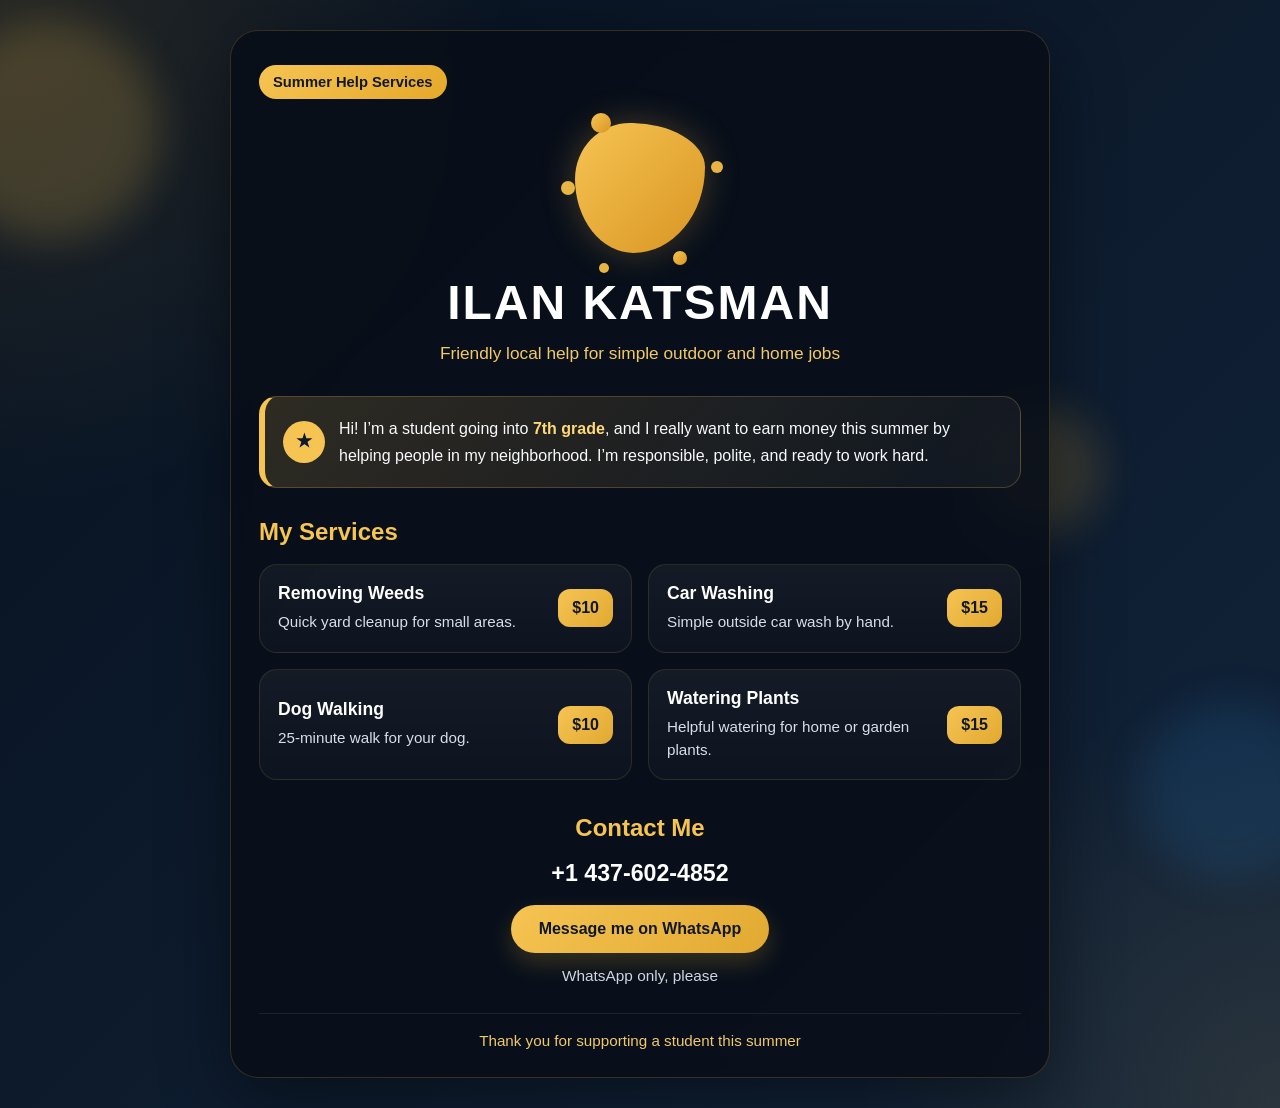
==== index.html @ 7b2ef8e5 "Rename ilan.html to index.html" ====
<!DOCTYPE html>
<html lang="en">
<head>
  <meta charset="UTF-8" />
  <meta name="viewport" content="width=device-width, initial-scale=1.0" />
  <title>Ilan Katsman | Summer Services</title>
  <link rel="stylesheet" href="ilan.css" />
</head>
<body>
  <div class="bg-circle bg-circle-1"></div>
  <div class="bg-circle bg-circle-2"></div>
  <div class="bg-circle bg-circle-3"></div>

  <main class="container">
    <section class="card">
      <div class="top-badge">Summer Help Services</div>

      <div class="hero">
        <div class="paint-icon">
          <span class="dot dot1"></span>
          <span class="dot dot2"></span>
          <span class="dot dot3"></span>
        </div>

        <h1>ILAN KATSMAN</h1>
        <p class="subtitle">Friendly local help for simple outdoor and home jobs</p>
      </div>

      <div class="info-bar">
        <div class="info-icon">★</div>
        <p>
          Hi! I’m a student going into <strong>7th grade</strong>, and I really want to earn money this summer by helping people in my neighborhood. I’m responsible, polite, and ready to work hard.
        </p>
      </div>

      <section class="services-section">
        <h2>My Services</h2>

        <div class="services-grid">
          <div class="service-card">
            <div>
              <h3>Removing Weeds</h3>
              <p>Quick yard cleanup for small areas.</p>
            </div>
            <div class="price">$10</div>
          </div>

          <div class="service-card">
            <div>
              <h3>Car Washing</h3>
              <p>Simple outside car wash by hand.</p>
            </div>
            <div class="price">$15</div>
          </div>

          <div class="service-card">
            <div>
              <h3>Dog Walking</h3>
              <p>25-minute walk for your dog.</p>
            </div>
            <div class="price">$10</div>
          </div>

          <div class="service-card">
            <div>
              <h3>Watering Plants</h3>
              <p>Helpful watering for home or garden plants.</p>
            </div>
            <div class="price">$15</div>
          </div>
        </div>
      </section>

      <section class="contact-section">
        <h2>Contact Me</h2>
        <p class="phone">+1 437-602-4852</p>

        <a class="whatsapp-button" href="https://wa.me/14376024852" target="_blank">
          Message me on WhatsApp
        </a>

        <p class="contact-note">WhatsApp only, please</p>
      </section>

      <footer class="footer">
        Thank you for supporting a student this summer
      </footer>
    </section>
  </main>

  <script src="ilan.js"></script>
</body>
</html>
---- ilan.css ----
* {
  margin: 0;
  padding: 0;
  box-sizing: border-box;
}

body {
  font-family: Arial, Helvetica, sans-serif;
  background:
    radial-gradient(circle at top left, rgba(255, 196, 70, 0.12), transparent 30%),
    radial-gradient(circle at bottom right, rgba(255, 196, 70, 0.1), transparent 25%),
    linear-gradient(135deg, #07111f, #0d1b2d, #12243b);
  color: #ffffff;
  min-height: 100vh;
  position: relative;
  overflow-x: hidden;
}

.container {
  min-height: 100vh;
  display: flex;
  justify-content: center;
  align-items: center;
  padding: 30px 18px;
}

.card {
  width: 100%;
  max-width: 820px;
  background: rgba(8, 14, 25, 0.88);
  border: 1px solid rgba(255, 196, 70, 0.18);
  border-radius: 28px;
  padding: 34px 28px 28px;
  box-shadow: 0 20px 70px rgba(0, 0, 0, 0.45);
  backdrop-filter: blur(10px);
  position: relative;
  z-index: 2;
}

.top-badge {
  display: inline-block;
  background: linear-gradient(135deg, #f6c453, #e5a92a);
  color: #111827;
  font-weight: 700;
  font-size: 0.92rem;
  padding: 9px 14px;
  border-radius: 999px;
  margin-bottom: 24px;
}

.hero {
  text-align: center;
  margin-bottom: 28px;
}

.paint-icon {
  width: 130px;
  height: 130px;
  margin: 0 auto 22px;
  background: linear-gradient(135deg, #f6c453, #d99522);
  border-radius: 42% 58% 55% 45% / 43% 34% 66% 57%;
  position: relative;
  box-shadow: 0 0 35px rgba(246, 196, 83, 0.25);
}

.paint-icon::before,
.paint-icon::after {
  content: "";
  position: absolute;
  background: linear-gradient(135deg, #f6c453, #d99522);
  border-radius: 50%;
}

.paint-icon::before {
  width: 20px;
  height: 20px;
  top: -10px;
  left: 16px;
}

.paint-icon::after {
  width: 14px;
  height: 14px;
  bottom: -12px;
  right: 18px;
}

.dot {
  position: absolute;
  display: block;
  background: #e8b544;
  border-radius: 50%;
}

.dot1 {
  width: 14px;
  height: 14px;
  left: -14px;
  top: 58px;
}

.dot2 {
  width: 12px;
  height: 12px;
  right: -18px;
  top: 38px;
}

.dot3 {
  width: 10px;
  height: 10px;
  left: 24px;
  bottom: -20px;
}

h1 {
  font-size: 3rem;
  letter-spacing: 2px;
  margin-bottom: 10px;
}

.subtitle {
  color: #f1c96a;
  font-size: 1.08rem;
  max-width: 600px;
  margin: 0 auto;
  line-height: 1.6;
}

.info-bar {
  display: flex;
  gap: 14px;
  align-items: center;
  background: linear-gradient(135deg, rgba(246, 196, 83, 0.16), rgba(255, 255, 255, 0.03));
  border: 1px solid rgba(246, 196, 83, 0.22);
  border-left: 6px solid #f6c453;
  border-radius: 18px;
  padding: 18px 18px;
  margin-bottom: 30px;
}

.info-icon {
  min-width: 42px;
  width: 42px;
  height: 42px;
  border-radius: 50%;
  background: #f6c453;
  color: #0f172a;
  display: flex;
  align-items: center;
  justify-content: center;
  font-weight: 900;
  font-size: 1.1rem;
}

.info-bar p {
  line-height: 1.7;
  color: #f8fafc;
  font-size: 1rem;
}

.info-bar strong {
  color: #ffd978;
}

.services-section,
.contact-section {
  margin-top: 10px;
}

h2 {
  font-size: 1.5rem;
  color: #f6c453;
  margin-bottom: 18px;
}

.services-grid {
  display: grid;
  grid-template-columns: 1fr 1fr;
  gap: 16px;
  margin-bottom: 34px;
}

.service-card {
  background: linear-gradient(180deg, rgba(255, 255, 255, 0.05), rgba(255, 255, 255, 0.025));
  border: 1px solid rgba(255, 196, 70, 0.12);
  border-radius: 18px;
  padding: 18px;
  display: flex;
  justify-content: space-between;
  gap: 18px;
  align-items: center;
  transition: transform 0.25s ease, box-shadow 0.25s ease, border-color 0.25s ease;
}

.service-card:hover {
  transform: translateY(-4px);
  border-color: rgba(255, 196, 70, 0.3);
  box-shadow: 0 12px 30px rgba(0, 0, 0, 0.24);
}

.service-card h3 {
  font-size: 1.1rem;
  margin-bottom: 7px;
  color: #ffffff;
}

.service-card p {
  color: #d7dee9;
  font-size: 0.95rem;
  line-height: 1.5;
}

.price {
  background: linear-gradient(135deg, #f6c453, #e1a931);
  color: #0f172a;
  font-weight: 800;
  padding: 10px 14px;
  border-radius: 12px;
  white-space: nowrap;
  font-size: 1rem;
}

.contact-section {
  text-align: center;
}

.phone {
  font-size: 1.45rem;
  font-weight: 700;margin-bottom: 18px;
  color: #ffffff;
}

.whatsapp-button {
  display: inline-block;
  text-decoration: none;
  background: linear-gradient(135deg, #f6c453, #e1a931);
  color: #101828;
  font-weight: 800;
  padding: 15px 28px;
  border-radius: 999px;
  transition: transform 0.25s ease, box-shadow 0.25s ease;
  box-shadow: 0 10px 24px rgba(225, 169, 49, 0.22);
}

.whatsapp-button:hover {
  transform: translateY(-2px) scale(1.02);
  box-shadow: 0 14px 30px rgba(225, 169, 49, 0.32);
}

.contact-note {
  margin-top: 14px;
  color: #cdd6e3;
  font-size: 0.96rem;
}

.footer {
  text-align: center;
  margin-top: 28px;
  color: #f1c96a;
  font-size: 0.95rem;
  border-top: 1px solid rgba(255, 255, 255, 0.08);
  padding-top: 18px;
}

.bg-circle {
  position: fixed;
  border-radius: 50%;
  filter: blur(20px);
  opacity: 0.18;
  z-index: 0;
}

.bg-circle-1 {
  width: 220px;
  height: 220px;
  background: #f6c453;
  top: 20px;
  left: -60px;
}

.bg-circle-2 {
  width: 180px;
  height: 180px;
  background: #1f6fb2;
  bottom: 20px;
  right: -40px;
}

.bg-circle-3 {
  width: 130px;
  height: 130px;
  background: #f0b53d;
  top: 45%;
  right: 14%;
}

.fade-in {
  opacity: 0;
  transform: translateY(18px);
  transition: all 0.6s ease;
}

.fade-in.show {
  opacity: 1;
  transform: translateY(0);
}

@media (max-width: 760px) {
  h1 {
    font-size: 2.2rem;
  }

  .services-grid {
    grid-template-columns: 1fr;
  }

  .service-card {
    flex-direction: column;
    align-items: flex-start;
  }

  .price {
    margin-top: 6px;
  }

  .info-bar {
    flex-direction: column;
    text-align: center;
  }

  .info-icon {
    margin-bottom: 2px;
  }
}

@media (max-width: 480px) {
  .card {
    padding: 24px 16px 22px;
  }

  h1 {
    font-size: 1.8rem;
  }

  .subtitle {
    font-size: 0.98rem;
  }

  .phone {
    font-size: 1.2rem;
  }

  .whatsapp-button {
    width: 100%;
    text-align: center;
  }
}
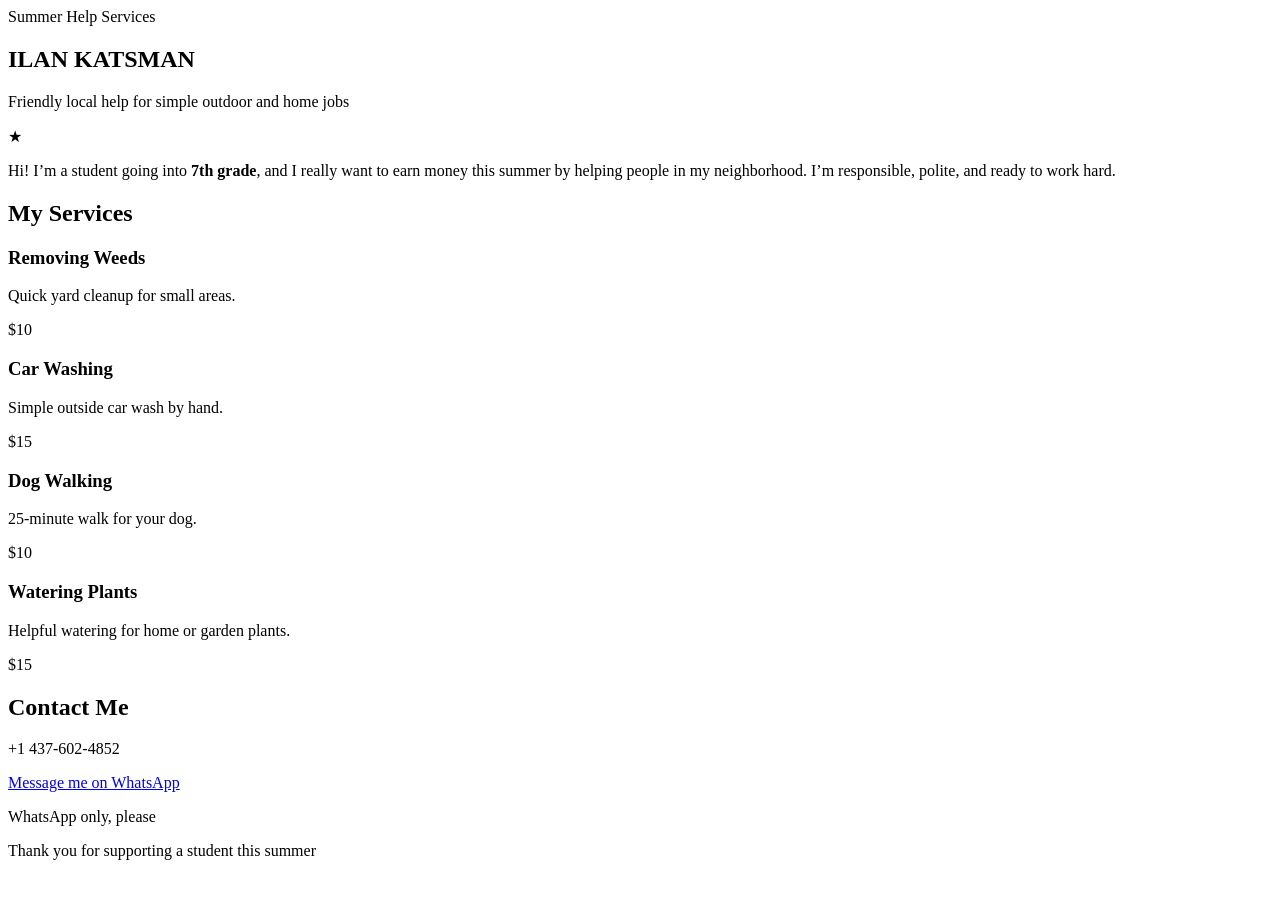
==== commit 0f9d5937: "Update index.html" ====
--- a/index.html
+++ b/index.html
@@ -4,7 +4,7 @@
   <meta charset="UTF-8" />
   <meta name="viewport" content="width=device-width, initial-scale=1.0" />
   <title>Ilan Katsman | Summer Services</title>
-  <link rel="stylesheet" href="ilan.css" />
+  <link rel="stylesheet" href="stle.css" />
 </head>
 <body>
   <div class="bg-circle bg-circle-1"></div>
@@ -88,6 +88,6 @@
     </section>
   </main>
 
-  <script src="ilan.js"></script>
+  <script src="script.js"></script>
 </body>
 </html>
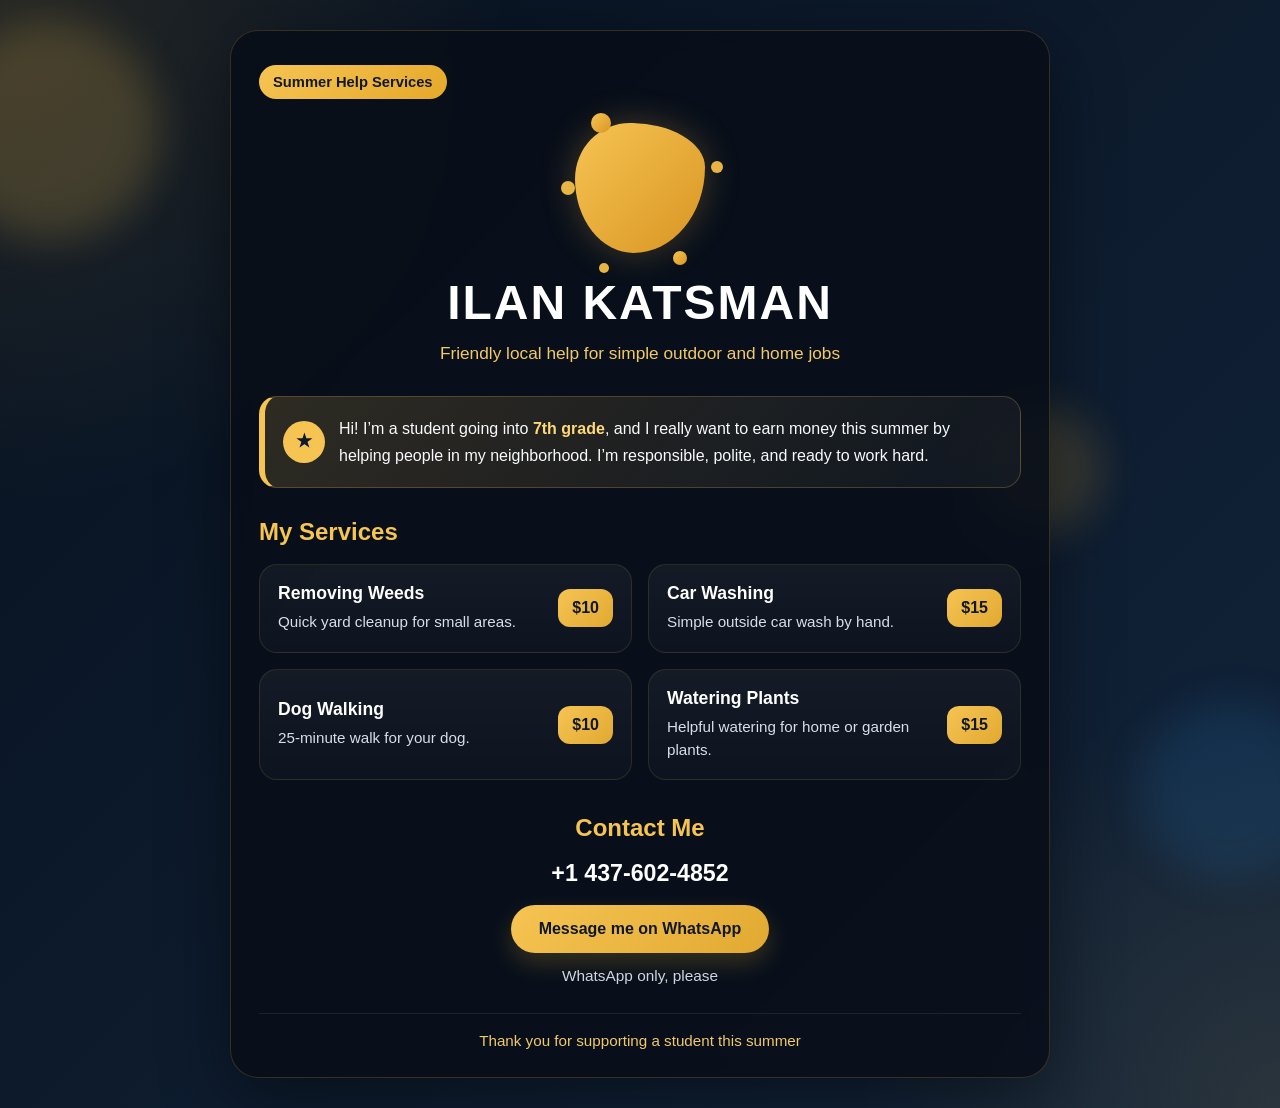
==== commit d89b2ec3: "Update index.html" ====
--- a/index.html
+++ b/index.html
@@ -4,7 +4,7 @@
   <meta charset="UTF-8" />
   <meta name="viewport" content="width=device-width, initial-scale=1.0" />
   <title>Ilan Katsman | Summer Services</title>
-  <link rel="stylesheet" href="stle.css" />
+  <link rel="stylesheet" href="style.css" />
 </head>
 <body>
   <div class="bg-circle bg-circle-1"></div>
--- a/style.css
+++ b/style.css
@@ -0,0 +1,358 @@
+* {
+  margin: 0;
+  padding: 0;
+  box-sizing: border-box;
+}
+
+body {
+  font-family: Arial, Helvetica, sans-serif;
+  background:
+    radial-gradient(circle at top left, rgba(255, 196, 70, 0.12), transparent 30%),
+    radial-gradient(circle at bottom right, rgba(255, 196, 70, 0.1), transparent 25%),
+    linear-gradient(135deg, #07111f, #0d1b2d, #12243b);
+  color: #ffffff;
+  min-height: 100vh;
+  position: relative;
+  overflow-x: hidden;
+}
+
+.container {
+  min-height: 100vh;
+  display: flex;
+  justify-content: center;
+  align-items: center;
+  padding: 30px 18px;
+}
+
+.card {
+  width: 100%;
+  max-width: 820px;
+  background: rgba(8, 14, 25, 0.88);
+  border: 1px solid rgba(255, 196, 70, 0.18);
+  border-radius: 28px;
+  padding: 34px 28px 28px;
+  box-shadow: 0 20px 70px rgba(0, 0, 0, 0.45);
+  backdrop-filter: blur(10px);
+  position: relative;
+  z-index: 2;
+}
+
+.top-badge {
+  display: inline-block;
+  background: linear-gradient(135deg, #f6c453, #e5a92a);
+  color: #111827;
+  font-weight: 700;
+  font-size: 0.92rem;
+  padding: 9px 14px;
+  border-radius: 999px;
+  margin-bottom: 24px;
+}
+
+.hero {
+  text-align: center;
+  margin-bottom: 28px;
+}
+
+.paint-icon {
+  width: 130px;
+  height: 130px;
+  margin: 0 auto 22px;
+  background: linear-gradient(135deg, #f6c453, #d99522);
+  border-radius: 42% 58% 55% 45% / 43% 34% 66% 57%;
+  position: relative;
+  box-shadow: 0 0 35px rgba(246, 196, 83, 0.25);
+}
+
+.paint-icon::before,
+.paint-icon::after {
+  content: "";
+  position: absolute;
+  background: linear-gradient(135deg, #f6c453, #d99522);
+  border-radius: 50%;
+}
+
+.paint-icon::before {
+  width: 20px;
+  height: 20px;
+  top: -10px;
+  left: 16px;
+}
+
+.paint-icon::after {
+  width: 14px;
+  height: 14px;
+  bottom: -12px;
+  right: 18px;
+}
+
+.dot {
+  position: absolute;
+  display: block;
+  background: #e8b544;
+  border-radius: 50%;
+}
+
+.dot1 {
+  width: 14px;
+  height: 14px;
+  left: -14px;
+  top: 58px;
+}
+
+.dot2 {
+  width: 12px;
+  height: 12px;
+  right: -18px;
+  top: 38px;
+}
+
+.dot3 {
+  width: 10px;
+  height: 10px;
+  left: 24px;
+  bottom: -20px;
+}
+
+h1 {
+  font-size: 3rem;
+  letter-spacing: 2px;
+  margin-bottom: 10px;
+}
+
+.subtitle {
+  color: #f1c96a;
+  font-size: 1.08rem;
+  max-width: 600px;
+  margin: 0 auto;
+  line-height: 1.6;
+}
+
+.info-bar {
+  display: flex;
+  gap: 14px;
+  align-items: center;
+  background: linear-gradient(135deg, rgba(246, 196, 83, 0.16), rgba(255, 255, 255, 0.03));
+  border: 1px solid rgba(246, 196, 83, 0.22);
+  border-left: 6px solid #f6c453;
+  border-radius: 18px;
+  padding: 18px 18px;
+  margin-bottom: 30px;
+}
+
+.info-icon {
+  min-width: 42px;
+  width: 42px;
+  height: 42px;
+  border-radius: 50%;
+  background: #f6c453;
+  color: #0f172a;
+  display: flex;
+  align-items: center;
+  justify-content: center;
+  font-weight: 900;
+  font-size: 1.1rem;
+}
+
+.info-bar p {
+  line-height: 1.7;
+  color: #f8fafc;
+  font-size: 1rem;
+}
+
+.info-bar strong {
+  color: #ffd978;
+}
+
+.services-section,
+.contact-section {
+  margin-top: 10px;
+}
+
+h2 {
+  font-size: 1.5rem;
+  color: #f6c453;
+  margin-bottom: 18px;
+}
+
+.services-grid {
+  display: grid;
+  grid-template-columns: 1fr 1fr;
+  gap: 16px;
+  margin-bottom: 34px;
+}
+
+.service-card {
+  background: linear-gradient(180deg, rgba(255, 255, 255, 0.05), rgba(255, 255, 255, 0.025));
+  border: 1px solid rgba(255, 196, 70, 0.12);
+  border-radius: 18px;
+  padding: 18px;
+  display: flex;
+  justify-content: space-between;
+  gap: 18px;
+  align-items: center;
+  transition: transform 0.25s ease, box-shadow 0.25s ease, border-color 0.25s ease;
+}
+
+.service-card:hover {
+  transform: translateY(-4px);
+  border-color: rgba(255, 196, 70, 0.3);
+  box-shadow: 0 12px 30px rgba(0, 0, 0, 0.24);
+}
+
+.service-card h3 {
+  font-size: 1.1rem;
+  margin-bottom: 7px;
+  color: #ffffff;
+}
+
+.service-card p {
+  color: #d7dee9;
+  font-size: 0.95rem;
+  line-height: 1.5;
+}
+
+.price {
+  background: linear-gradient(135deg, #f6c453, #e1a931);
+  color: #0f172a;
+  font-weight: 800;
+  padding: 10px 14px;
+  border-radius: 12px;
+  white-space: nowrap;
+  font-size: 1rem;
+}
+
+.contact-section {
+  text-align: center;
+}
+
+.phone {
+  font-size: 1.45rem;
+  font-weight: 700;margin-bottom: 18px;
+  color: #ffffff;
+}
+
+.whatsapp-button {
+  display: inline-block;
+  text-decoration: none;
+  background: linear-gradient(135deg, #f6c453, #e1a931);
+  color: #101828;
+  font-weight: 800;
+  padding: 15px 28px;
+  border-radius: 999px;
+  transition: transform 0.25s ease, box-shadow 0.25s ease;
+  box-shadow: 0 10px 24px rgba(225, 169, 49, 0.22);
+}
+
+.whatsapp-button:hover {
+  transform: translateY(-2px) scale(1.02);
+  box-shadow: 0 14px 30px rgba(225, 169, 49, 0.32);
+}
+
+.contact-note {
+  margin-top: 14px;
+  color: #cdd6e3;
+  font-size: 0.96rem;
+}
+
+.footer {
+  text-align: center;
+  margin-top: 28px;
+  color: #f1c96a;
+  font-size: 0.95rem;
+  border-top: 1px solid rgba(255, 255, 255, 0.08);
+  padding-top: 18px;
+}
+
+.bg-circle {
+  position: fixed;
+  border-radius: 50%;
+  filter: blur(20px);
+  opacity: 0.18;
+  z-index: 0;
+}
+
+.bg-circle-1 {
+  width: 220px;
+  height: 220px;
+  background: #f6c453;
+  top: 20px;
+  left: -60px;
+}
+
+.bg-circle-2 {
+  width: 180px;
+  height: 180px;
+  background: #1f6fb2;
+  bottom: 20px;
+  right: -40px;
+}
+
+.bg-circle-3 {
+  width: 130px;
+  height: 130px;
+  background: #f0b53d;
+  top: 45%;
+  right: 14%;
+}
+
+.fade-in {
+  opacity: 0;
+  transform: translateY(18px);
+  transition: all 0.6s ease;
+}
+
+.fade-in.show {
+  opacity: 1;
+  transform: translateY(0);
+}
+
+@media (max-width: 760px) {
+  h1 {
+    font-size: 2.2rem;
+  }
+
+  .services-grid {
+    grid-template-columns: 1fr;
+  }
+
+  .service-card {
+    flex-direction: column;
+    align-items: flex-start;
+  }
+
+  .price {
+    margin-top: 6px;
+  }
+
+  .info-bar {
+    flex-direction: column;
+    text-align: center;
+  }
+
+  .info-icon {
+    margin-bottom: 2px;
+  }
+}
+
+@media (max-width: 480px) {
+  .card {
+    padding: 24px 16px 22px;
+  }
+
+  h1 {
+    font-size: 1.8rem;
+  }
+
+  .subtitle {
+    font-size: 0.98rem;
+  }
+
+  .phone {
+    font-size: 1.2rem;
+  }
+
+  .whatsapp-button {
+    width: 100%;
+    text-align: center;
+  }
+}
